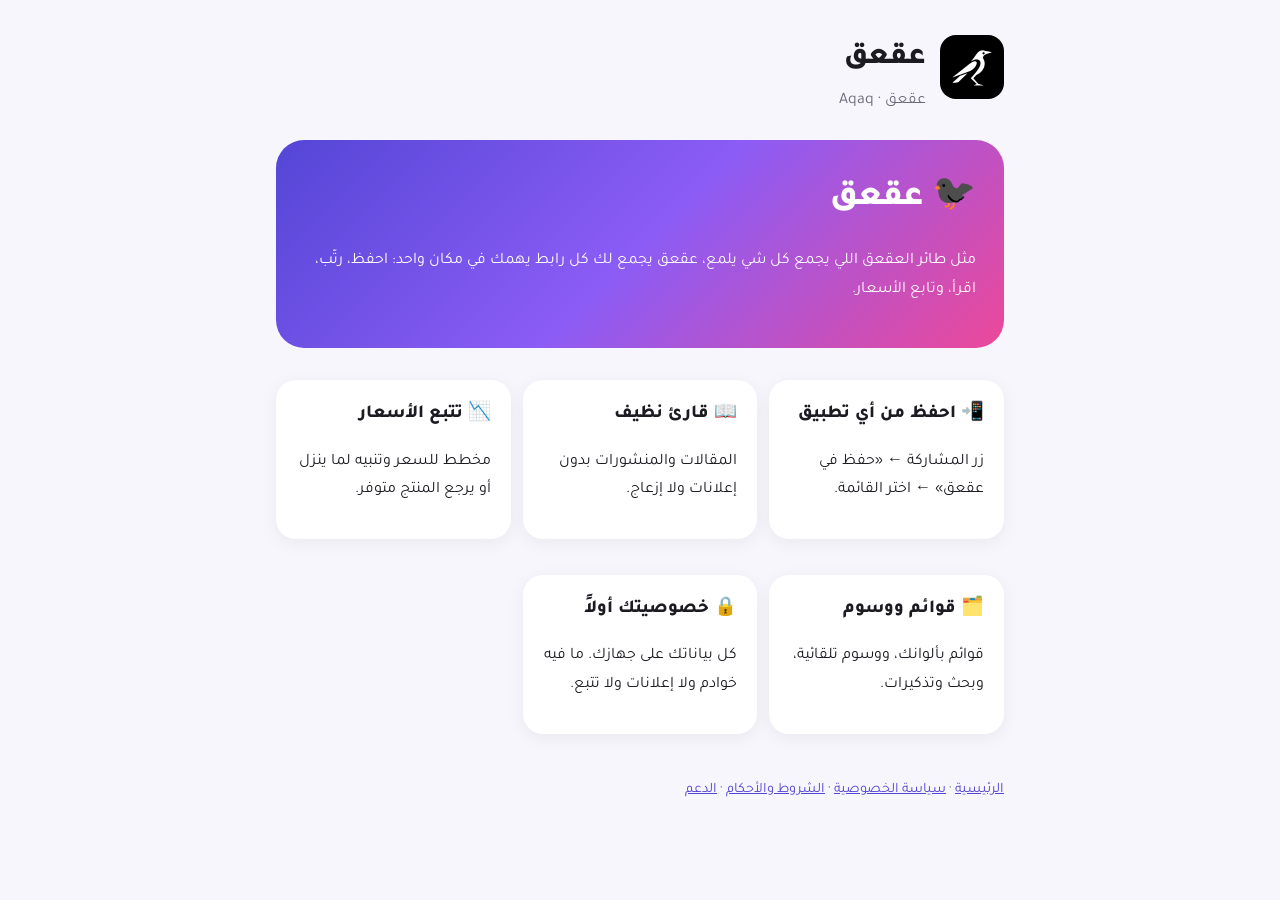
==== index.html @ 26835510 "Add Aqaq privacy, terms and support pages" ====
<!doctype html>
<html lang="ar" dir="rtl"><head><meta charset="utf-8"><meta name="viewport" content="width=device-width, initial-scale=1">
<title>عقعق</title><link rel="stylesheet" href="style.css"><link rel="icon" href="icon.png"></head>
<body><main>
<header><a href="index.html"><img src="icon.png" alt="عقعق"></a><div><h1>عقعق</h1><div class="muted">عقعق · Aqaq</div></div></header>

<section class="hero"><h1>🐦‍⬛ عقعق</h1><p>مثل طائر العقعق اللي يجمع كل شي يلمع، عقعق يجمع لك كل رابط يهمك في مكان واحد: احفظ، رتّب، اقرأ، وتابع الأسعار.</p></section>
<div class="grid">
<section class="card"><h2>📲 احفظ من أي تطبيق</h2><p>زر المشاركة ← «حفظ في عقعق» ← اختر القائمة.</p></section>
<section class="card"><h2>📖 قارئ نظيف</h2><p>المقالات والمنشورات بدون إعلانات ولا إزعاج.</p></section>
<section class="card"><h2>📉 تتبع الأسعار</h2><p>مخطط للسعر وتنبيه لما ينزل أو يرجع المنتج متوفر.</p></section>
<section class="card"><h2>🗂️ قوائم ووسوم</h2><p>قوائم بألوانك، ووسوم تلقائية، وبحث وتذكيرات.</p></section>
<section class="card"><h2>🔒 خصوصيتك أولاً</h2><p>كل بياناتك على جهازك. ما فيه خوادم ولا إعلانات ولا تتبع.</p></section>
</div>
<footer class="muted"><a href="index.html">الرئيسية</a> · <a href="privacy.html">سياسة الخصوصية</a> · <a href="terms.html">الشروط والأحكام</a> · <a href="support.html">الدعم</a></footer>
</main></body></html>
---- style.css ----
@import url('https://fonts.googleapis.com/css2?family=Tajawal:wght@400;500;700;800&display=swap');
:root { --bg: #F8F6FD; --card: #FFFFFF; --text: #1C1B22; --muted: #6B6878; --accent: #5446D6; }
@media (prefers-color-scheme: dark) { :root { --bg: #121118; --card: #211F28; --text: #ECE9F5; --muted: #A19DB0; --accent: #C6BFFF; } }
* { box-sizing: border-box; }
body { margin: 0; background: var(--bg); color: var(--text); font-family: Tajawal, -apple-system, sans-serif; line-height: 1.8; }
main { max-width: 760px; margin: 0 auto; padding: 32px 16px 64px; }
header { display: flex; align-items: center; gap: 14px; margin-bottom: 24px; }
header img { width: 64px; height: 64px; border-radius: 16px; }
header a { color: inherit; text-decoration: none; }
h1 { font-size: 1.9rem; font-weight: 800; margin: 0; }
h2 { font-size: 1.15rem; font-weight: 800; margin: 0 0 .3em; }
.muted { color: var(--muted); }
.card { background: var(--card); border-radius: 20px; padding: 18px 20px; margin: 12px 0; box-shadow: 0 4px 18px rgba(0,0,0,.06); }
a { color: var(--accent); }
.hero { background: linear-gradient(135deg, #5446D6, #8B5CF6, #EC4899); color: #fff; border-radius: 28px; padding: 28px; margin-bottom: 20px; }
.hero h1 { font-size: 2.2rem; }
.grid { display: grid; grid-template-columns: repeat(auto-fit, minmax(210px, 1fr)); gap: 12px; }
.btn { display: inline-block; background: var(--accent); color: var(--bg); padding: .7em 1.4em; border-radius: 999px; font-weight: 800; text-decoration: none; margin: 4px 0; }
footer { margin-top: 32px; font-size: .9rem; }
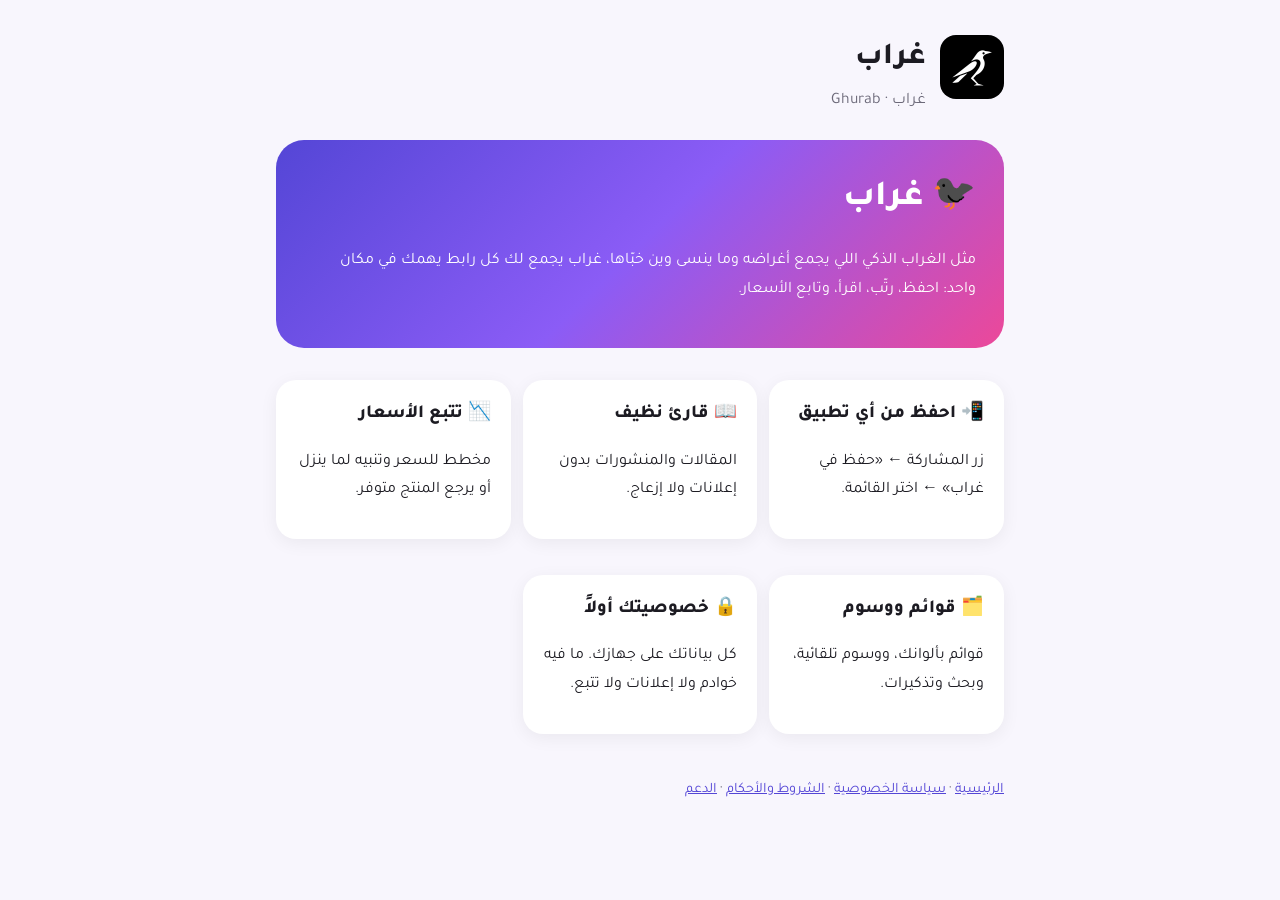
==== commit d145dc50: "Rename the app from عقعق (Aqaq) to غراب (Ghurab) on all pages Page titles, headers, image alt text a" ====
--- a/index.html
+++ b/index.html
@@ -1,12 +1,12 @@
 <!doctype html>
 <html lang="ar" dir="rtl"><head><meta charset="utf-8"><meta name="viewport" content="width=device-width, initial-scale=1">
-<title>عقعق</title><link rel="stylesheet" href="style.css"><link rel="icon" href="icon.png"></head>
+<title>غراب</title><link rel="stylesheet" href="style.css"><link rel="icon" href="icon.png"></head>
 <body><main>
-<header><a href="index.html"><img src="icon.png" alt="عقعق"></a><div><h1>عقعق</h1><div class="muted">عقعق · Aqaq</div></div></header>
+<header><a href="index.html"><img src="icon.png" alt="غراب"></a><div><h1>غراب</h1><div class="muted">غراب · Ghurab</div></div></header>
 
-<section class="hero"><h1>🐦‍⬛ عقعق</h1><p>مثل طائر العقعق اللي يجمع كل شي يلمع، عقعق يجمع لك كل رابط يهمك في مكان واحد: احفظ، رتّب، اقرأ، وتابع الأسعار.</p></section>
+<section class="hero"><h1>🐦‍⬛ غراب</h1><p>مثل الغراب الذكي اللي يجمع أغراضه وما ينسى وين خبّاها، غراب يجمع لك كل رابط يهمك في مكان واحد: احفظ، رتّب، اقرأ، وتابع الأسعار.</p></section>
 <div class="grid">
-<section class="card"><h2>📲 احفظ من أي تطبيق</h2><p>زر المشاركة ← «حفظ في عقعق» ← اختر القائمة.</p></section>
+<section class="card"><h2>📲 احفظ من أي تطبيق</h2><p>زر المشاركة ← «حفظ في غراب» ← اختر القائمة.</p></section>
 <section class="card"><h2>📖 قارئ نظيف</h2><p>المقالات والمنشورات بدون إعلانات ولا إزعاج.</p></section>
 <section class="card"><h2>📉 تتبع الأسعار</h2><p>مخطط للسعر وتنبيه لما ينزل أو يرجع المنتج متوفر.</p></section>
 <section class="card"><h2>🗂️ قوائم ووسوم</h2><p>قوائم بألوانك، ووسوم تلقائية، وبحث وتذكيرات.</p></section>
